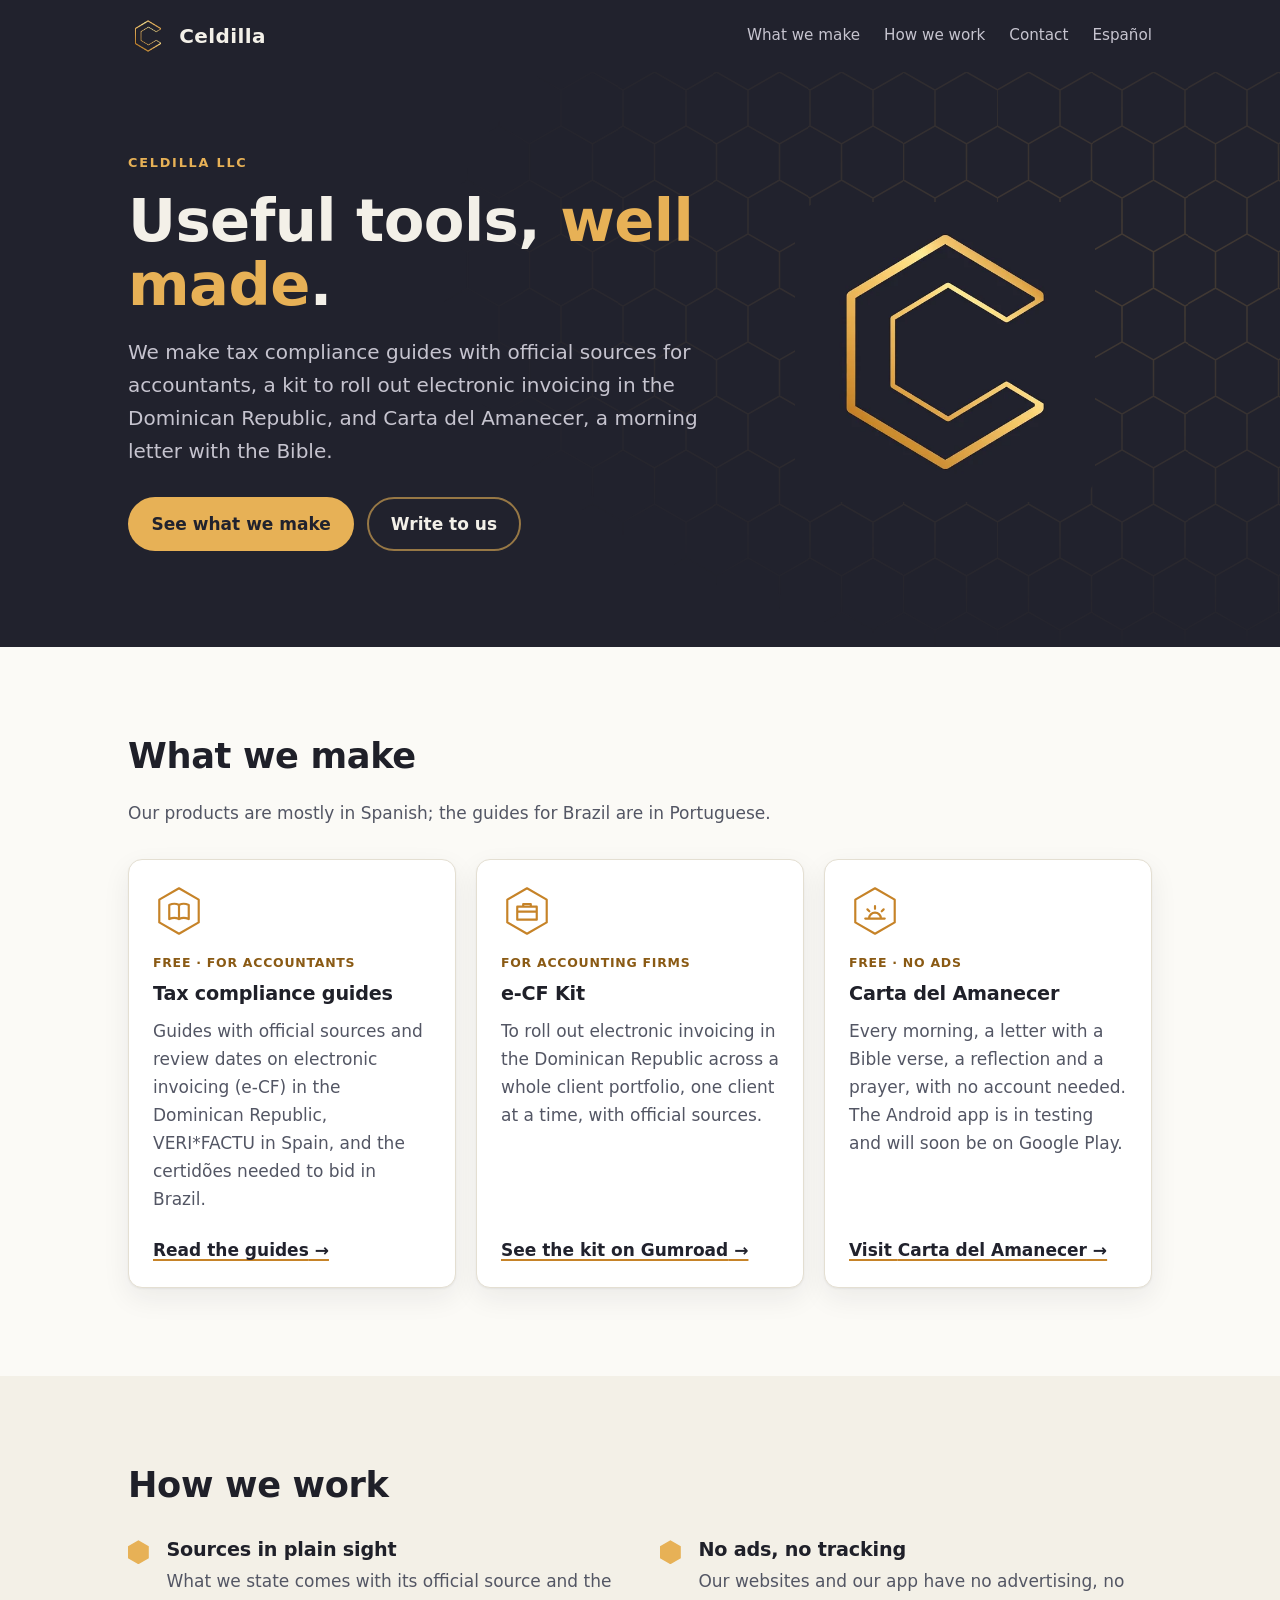
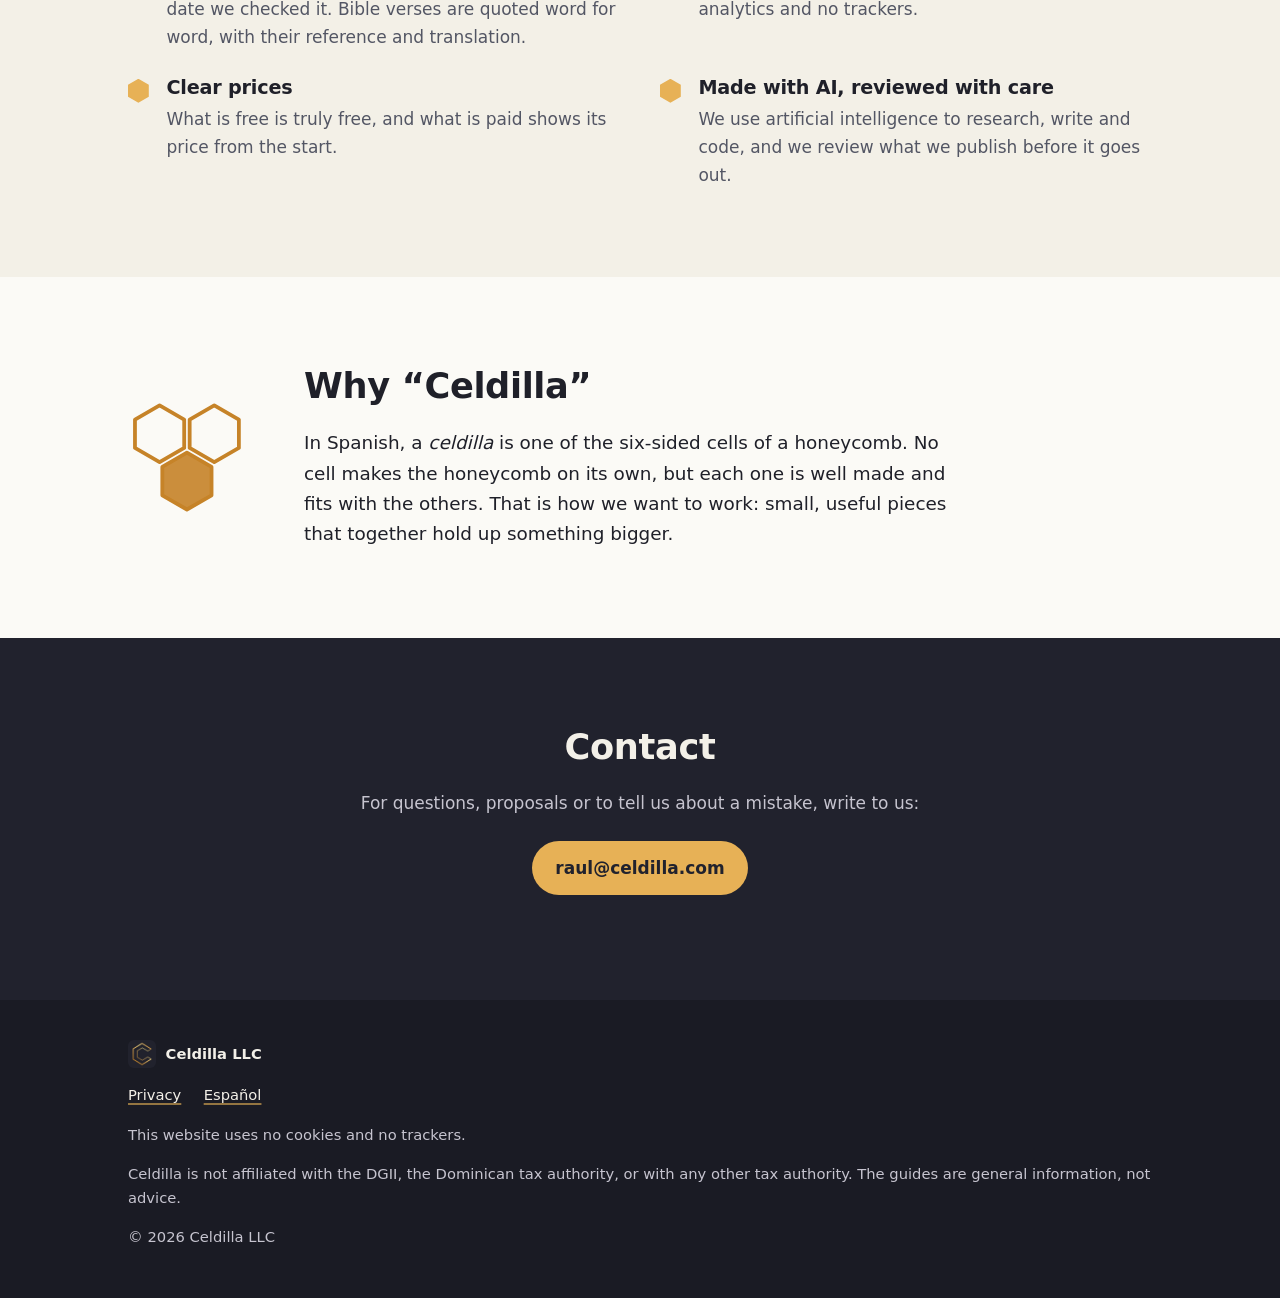
==== en/index.html @ afd008a3 "Pagina oficial de Celdilla en celdilla.com: inicio es/en, privacidad, 404 (O-092, D-213) Co-Authored" ====
<!doctype html>
<html lang="en">
<head>
  <meta charset="utf-8">
  <meta name="viewport" content="width=device-width, initial-scale=1">
  <meta http-equiv="Content-Security-Policy" content="default-src 'self'; script-src 'none'; style-src 'self'; img-src 'self'; font-src 'self'; object-src 'none'; base-uri 'self'; form-action 'none'; upgrade-insecure-requests">
  <meta name="referrer" content="strict-origin-when-cross-origin">
  <meta name="color-scheme" content="light dark">
  <meta name="theme-color" content="#21222d">
  <title>Celdilla LLC · Useful tools, well made</title>
  <meta name="description" content="Celdilla makes tax guides with official sources for accountants, the e-CF kit for Dominican accounting firms, and Carta del Amanecer.">
  <link rel="canonical" href="https://celdilla.com/en/">
  <link rel="alternate" hreflang="es" href="https://celdilla.com/">
  <link rel="alternate" hreflang="en" href="https://celdilla.com/en/">
  <link rel="alternate" hreflang="x-default" href="https://celdilla.com/">
  <link rel="icon" href="/favicon.ico" sizes="any">
  <link rel="apple-touch-icon" href="/img/icono-180.png">
  <link rel="stylesheet" href="/estilos.css">
  <meta property="og:type" content="website">
  <meta property="og:site_name" content="Celdilla">
  <meta property="og:locale" content="en_US">
  <meta property="og:locale:alternate" content="es_LA">
  <meta property="og:url" content="https://celdilla.com/en/">
  <meta property="og:title" content="Celdilla · Useful tools, well made">
  <meta property="og:description" content="Tax guides with official sources for accountants, the e-CF kit for Dominican accounting firms, and Carta del Amanecer.">
  <meta property="og:image" content="https://celdilla.com/img/compartir-en.png">
  <meta property="og:image:width" content="1200">
  <meta property="og:image:height" content="630">
  <meta property="og:image:alt" content="The Celdilla logo, a six-sided golden C, with the tagline “Useful tools, well made”.">
  <meta name="twitter:card" content="summary_large_image">
  <script type="application/ld+json">
  {
    "@context": "https://schema.org",
    "@graph": [
      {
        "@type": "Organization",
        "@id": "https://celdilla.com/#organizacion",
        "name": "Celdilla LLC",
        "alternateName": "Celdilla",
        "url": "https://celdilla.com/",
        "logo": "https://celdilla.com/img/logo-512.png",
        "email": "raul@celdilla.com"
      },
      {
        "@type": "WebPage",
        "@id": "https://celdilla.com/en/#pagina",
        "url": "https://celdilla.com/en/",
        "name": "Celdilla LLC · Useful tools, well made",
        "inLanguage": "en",
        "isPartOf": { "@id": "https://celdilla.com/#web" },
        "about": { "@id": "https://celdilla.com/#organizacion" }
      }
    ]
  }
  </script>
</head>
<body>
  <a class="saltar" href="#contenido">Skip to content</a>

  <header class="cabecera">
    <div class="ancho cabecera__fila">
      <a class="marca" href="/en/"><img src="/img/logo-256.webp" alt="" width="40" height="40"><span>Celdilla</span></a>
      <nav aria-label="Main">
        <ul>
          <li class="solo-ancho"><a href="#productos">What we make</a></li>
          <li class="solo-ancho"><a href="#principios">How we work</a></li>
          <li class="solo-ancho"><a href="#contacto">Contact</a></li>
          <li><a href="/" hreflang="es" lang="es">Español</a></li>
        </ul>
      </nav>
    </div>
  </header>

  <main id="contenido">
    <section class="portada" aria-labelledby="titulo">
      <div class="ancho portada__fila">
        <div>
          <p class="antetitulo">Celdilla LLC</p>
          <h1 id="titulo">Useful tools, <em>well made</em>.</h1>
          <p class="entrada">We make tax compliance guides with official sources for accountants, a kit to roll out electronic invoicing in the Dominican Republic, and Carta del Amanecer, a morning letter with the Bible.</p>
          <p class="acciones">
            <a class="boton boton--oro" href="#productos">See what we make</a>
            <a class="boton boton--linea" href="mailto:raul@celdilla.com">Write to us</a>
          </p>
        </div>
        <img class="portada__logo" src="/img/logo-512.webp" alt="" width="300" height="300">
      </div>
    </section>

    <section id="productos" class="seccion" aria-labelledby="productos-titulo">
      <div class="ancho">
        <h2 id="productos-titulo">What we make</h2>
        <p class="intro">Our products are mostly in Spanish; the guides for Brazil are in Portuguese.</p>
        <ul class="tarjetas">
          <li class="tarjeta">
            <svg class="tarjeta__icono" viewBox="0 0 48 48" aria-hidden="true" focusable="false" fill="none" stroke="currentColor" stroke-width="2" stroke-linecap="round" stroke-linejoin="round"><path d="M24 3 42.2 13.5v21L24 45 5.8 34.5v-21Z"/><path d="M15 18.5c3.2-1.6 6.2-1.6 9 0v13c-2.8-1.6-5.8-1.6-9 0Zm18 0c-3.2-1.6-6.2-1.6-9 0v13c2.8-1.6 5.8-1.6 9 0Z"/></svg>
            <p class="etiqueta">Free · For accountants</p>
            <h3>Tax compliance guides</h3>
            <p>Guides with official sources and review dates on electronic invoicing (e-CF) in the Dominican Republic, VERI*FACTU in Spain, and the <span lang="pt-BR">certidões</span> needed to bid in Brazil.</p>
            <a class="tarjeta__enlace" href="https://guias.celdilla.com/">Read the guides<span aria-hidden="true"> →</span></a>
          </li>
          <li class="tarjeta">
            <svg class="tarjeta__icono" viewBox="0 0 48 48" aria-hidden="true" focusable="false" fill="none" stroke="currentColor" stroke-width="2" stroke-linecap="round" stroke-linejoin="round"><path d="M24 3 42.2 13.5v21L24 45 5.8 34.5v-21Z"/><path d="M15 20h18v12H15Zm0 4.5h18m-12.5-4.5v-2.5h7V20"/></svg>
            <p class="etiqueta">For accounting firms</p>
            <h3>e-CF Kit</h3>
            <p>To roll out electronic invoicing in the Dominican Republic across a whole client portfolio, one client at a time, with official sources.</p>
            <a class="tarjeta__enlace" href="https://ramirezral.gumroad.com/l/kit-ecf-rd">See the kit on Gumroad<span aria-hidden="true"> →</span></a>
          </li>
          <li class="tarjeta">
            <svg class="tarjeta__icono" viewBox="0 0 48 48" aria-hidden="true" focusable="false" fill="none" stroke="currentColor" stroke-width="2" stroke-linecap="round" stroke-linejoin="round"><path d="M24 3 42.2 13.5v21L24 45 5.8 34.5v-21Z"/><path d="M15 31h18m-14.5 0a5.5 5.5 0 0 1 11 0M24 19.5V22m-7 .5 1.8 1.8m13.2-1.8-1.8 1.8"/></svg>
            <p class="etiqueta">Free · No ads</p>
            <h3 lang="es">Carta del Amanecer</h3>
            <p>Every morning, a letter with a Bible verse, a reflection and a prayer, with no account needed. The Android app is in testing and will soon be on Google Play.</p>
            <a class="tarjeta__enlace" href="https://carta.celdilla.com/">Visit <span lang="es">Carta del Amanecer</span><span aria-hidden="true"> →</span></a>
          </li>
        </ul>
      </div>
    </section>

    <section id="principios" class="seccion seccion--suave" aria-labelledby="principios-titulo">
      <div class="ancho">
        <h2 id="principios-titulo">How we work</h2>
        <ul class="principios">
          <li>
            <h3>Sources in plain sight</h3>
            <p>What we state comes with its official source and the date we checked it. Bible verses are quoted word for word, with their reference and translation.</p>
          </li>
          <li>
            <h3>No ads, no tracking</h3>
            <p>Our websites and our app have no advertising, no analytics and no trackers.</p>
          </li>
          <li>
            <h3>Clear prices</h3>
            <p>What is free is truly free, and what is paid shows its price from the start.</p>
          </li>
          <li>
            <h3>Made with AI, reviewed with care</h3>
            <p>We use artificial intelligence to research, write and code, and we review what we publish before it goes out.</p>
          </li>
        </ul>
      </div>
    </section>

    <section id="nombre" class="seccion" aria-labelledby="nombre-titulo">
      <div class="ancho nombre">
        <svg viewBox="10 3 76 74" aria-hidden="true" focusable="false" fill="none" stroke="currentColor" stroke-width="2.4" stroke-linejoin="round"><path d="M30 7 45.59 16v18L30 43 14.41 34V16Z"/><path d="M64.64 7 80.23 16v18L64.64 43 49.05 34V16Z"/><path d="M47.32 37 62.91 46v18L47.32 73 31.73 64V46Z" fill="currentColor" fill-opacity=".9"/></svg>
        <div>
          <h2 id="nombre-titulo">Why “Celdilla”</h2>
          <p>In Spanish, a <i lang="es">celdilla</i> is one of the six-sided cells of a honeycomb. No cell makes the honeycomb on its own, but each one is well made and fits with the others. That is how we want to work: small, useful pieces that together hold up something bigger.</p>
        </div>
      </div>
    </section>

    <section id="contacto" class="seccion seccion--noche" aria-labelledby="contacto-titulo">
      <div class="ancho contacto">
        <h2 id="contacto-titulo">Contact</h2>
        <p>For questions, proposals or to tell us about a mistake, write to us:</p>
        <p><a class="boton boton--oro" href="mailto:raul@celdilla.com">raul@celdilla.com</a></p>
      </div>
    </section>
  </main>

  <footer class="pie">
    <div class="ancho">
      <p class="pie__marca"><img src="/img/logo-256.webp" alt="" width="28" height="28">Celdilla LLC</p>
      <ul>
        <li><a href="/en/privacy.html">Privacy</a></li>
        <li><a href="/" hreflang="es" lang="es">Español</a></li>
      </ul>
      <p>This website uses no cookies and no trackers.</p>
      <p>Celdilla is not affiliated with the DGII, the Dominican tax authority, or with any other tax authority. The guides are general information, not advice.</p>
      <p>© 2026 Celdilla LLC</p>
    </div>
  </footer>
</body>
</html>
---- estilos.css ----
/* celdilla.com. Colores del logotipo A: fondo #21222d y oro de #c68328 a #ffe893.
   Sin fuentes ni scripts externos: letra del sistema y nada que cargar de otros sitios. */
:root {
  --noche: #21222d;
  --noche-2: #1a1b24;
  --oro: #e7b156;
  --oro-claro: #ffe893;
  --oro-oscuro: #c68328;
  --sobre-noche: #f3f0e8;
  --sobre-noche-suave: #c6c4cf;
  --tinta: #1f2029;
  --suave: #535664;
  --papel: #fbfaf6;
  --papel-2: #f3f0e7;
  --tarjeta: #ffffff;
  --borde: #e4dfd2;
  --acento: #8a5a14;
  --enlace: #21222d;
  --subrayado: #c68328;
  --icono: #c68328;
  --sombra: 0 1px 2px rgb(33 34 45 / 6%), 0 10px 28px rgb(33 34 45 / 7%);
}
@media (prefers-color-scheme: dark) {
  :root {
    --tinta: #ecebe6;
    --suave: #b0b2bd;
    --papel: #15161d;
    --papel-2: #1b1c25;
    --tarjeta: #21222d;
    --borde: #353748;
    --acento: #e7b156;
    --enlace: #ffe2a0;
    --subrayado: #e7b156;
    --icono: #e7b156;
    --sombra: none;
  }
}

*, *::before, *::after { box-sizing: border-box; }
html { -webkit-text-size-adjust: 100%; text-size-adjust: 100%; }
@media (prefers-reduced-motion: no-preference) { html { scroll-behavior: smooth; } }
body {
  margin: 0;
  font: 400 1.0625rem/1.65 ui-sans-serif, system-ui, -apple-system, "Segoe UI", Roboto, "Helvetica Neue", Arial, sans-serif;
  color: var(--tinta);
  background: var(--papel);
}
a {
  color: var(--enlace);
  text-decoration-color: var(--subrayado);
  text-decoration-thickness: 2px;
  text-underline-offset: 3px;
}
a:hover { text-decoration-color: currentColor; }
:focus-visible { outline: 3px solid var(--oro); outline-offset: 3px; border-radius: 4px; }
h1, h2, h3 { line-height: 1.2; letter-spacing: -0.01em; margin: 0 0 0.6em; }
h2 { font-size: clamp(1.6rem, 1.2rem + 1.6vw, 2.2rem); }
h3 { font-size: 1.2rem; }
p { margin: 0 0 1em; }

.ancho { width: 100%; max-width: 68rem; margin: 0 auto; padding: 0 1rem; }
@media (min-width: 48rem) { .ancho { padding: 0 2rem; } }

.saltar {
  position: absolute; left: 1rem; top: -4rem; z-index: 10;
  background: var(--oro); color: var(--noche);
  padding: 0.6rem 1rem; border-radius: 8px; font-weight: 600;
}
.saltar:focus { top: 1rem; }

/* Cabecera */
.cabecera { background: var(--noche); color: var(--sobre-noche); }
.cabecera__fila { display: flex; align-items: center; justify-content: space-between; gap: 1rem; min-height: 4.5rem; }
.marca {
  display: inline-flex; align-items: center; gap: 0.7rem;
  color: var(--sobre-noche); text-decoration: none;
  font-weight: 700; font-size: 1.25rem; letter-spacing: 0.02em;
}
.marca img { width: 40px; height: 40px; border-radius: 9px; }
.cabecera ul { display: flex; gap: 1.5rem; list-style: none; margin: 0; padding: 0; }
.cabecera nav a {
  display: inline-block; padding: 0.6rem 0;
  color: var(--sobre-noche-suave); text-decoration: none; font-size: 0.95rem;
}
.cabecera nav a:hover { color: var(--oro-claro); }
@media (max-width: 47.99rem) { .solo-ancho { display: none; } }

/* Portada */
.portada {
  position: relative; isolation: isolate; overflow: hidden;
  background: var(--noche); color: var(--sobre-noche);
  padding: 3.5rem 0 4.5rem;
}
.portada::before {
  content: ""; position: absolute; inset: 0; z-index: -1;
  background: url("/img/panal.svg") 0 0 / 62.35px 108px repeat;
  -webkit-mask-image: radial-gradient(ellipse 75% 95% at 88% 35%, #000 0%, transparent 72%);
  mask-image: radial-gradient(ellipse 75% 95% at 88% 35%, #000 0%, transparent 72%);
}
.portada__fila { display: grid; gap: 2rem; align-items: center; }
@media (min-width: 52rem) {
  .portada { padding: 5rem 0 6rem; }
  .portada__fila { grid-template-columns: 1.4fr 1fr; }
}
.antetitulo {
  color: var(--oro); font-weight: 600; font-size: 0.8rem;
  letter-spacing: 0.14em; text-transform: uppercase; margin-bottom: 1rem;
}
.portada h1 { font-size: clamp(2.2rem, 1.4rem + 3.6vw, 3.7rem); line-height: 1.08; margin-bottom: 1.2rem; }
.portada h1 em { font-style: normal; color: var(--oro); }
.entrada { font-size: clamp(1.08rem, 1rem + 0.35vw, 1.25rem); color: var(--sobre-noche-suave); max-width: 38rem; }
.acciones { display: flex; flex-wrap: wrap; gap: 0.8rem; margin: 1.8rem 0 0; }
.portada__logo { justify-self: center; width: min(300px, 70vw); height: auto; border-radius: 28px; }
@media (max-width: 51.99rem) { .portada__logo { display: none; } }

/* Botones */
.boton {
  display: inline-flex; align-items: center; justify-content: center;
  min-height: 48px; padding: 0.7rem 1.35rem; border-radius: 999px;
  border: 2px solid transparent; font-weight: 650; text-decoration: none;
}
.boton--oro { background: var(--oro); color: var(--noche); }
.boton--oro:hover { background: var(--oro-claro); }
.boton--linea { border-color: rgb(231 177 86 / 60%); color: var(--sobre-noche); }
.boton--linea:hover { border-color: var(--oro); color: var(--oro-claro); }

/* Secciones */
.seccion { padding: 4rem 0; }
@media (min-width: 48rem) { .seccion { padding: 5.5rem 0; } }
.seccion--suave { background: var(--papel-2); }
.seccion--noche { background: var(--noche); color: var(--sobre-noche); }
.intro { color: var(--suave); max-width: 42rem; }

/* Lo que hacemos */
.tarjetas { list-style: none; margin: 2rem 0 0; padding: 0; display: grid; gap: 1.25rem; }
@media (min-width: 52rem) { .tarjetas { grid-template-columns: repeat(3, 1fr); } }
.tarjeta {
  display: flex; flex-direction: column;
  background: var(--tarjeta); border: 1px solid var(--borde); border-radius: 14px;
  padding: 1.6rem 1.5rem 1.4rem; box-shadow: var(--sombra);
}
.tarjeta__icono { width: 52px; height: 52px; color: var(--icono); margin-bottom: 1rem; }
.etiqueta {
  color: var(--acento); font-size: 0.78rem; font-weight: 650;
  letter-spacing: 0.06em; text-transform: uppercase; margin-bottom: 0.5rem;
}
.tarjeta p:not(.etiqueta) { color: var(--suave); }
.tarjeta__enlace { margin-top: auto; padding-top: 0.4rem; font-weight: 650; }

/* Cómo trabajamos */
.principios { list-style: none; margin: 2rem 0 0; padding: 0; display: grid; gap: 1.6rem 2.5rem; }
@media (min-width: 48rem) { .principios { grid-template-columns: repeat(2, 1fr); } }
.principios li { position: relative; padding-left: 2.4rem; }
.principios li::before {
  content: ""; position: absolute; left: 0; top: 0.15rem;
  width: 1.3rem; height: 1.5rem; background: var(--oro);
  clip-path: polygon(50% 0, 100% 25%, 100% 75%, 50% 100%, 0 75%, 0 25%);
}
.principios h3 { margin-bottom: 0.35rem; }
.principios p { color: var(--suave); margin: 0; }

/* Por qué «Celdilla» */
.nombre { display: grid; gap: 1.5rem; align-items: center; }
@media (min-width: 48rem) { .nombre { grid-template-columns: 8rem 1fr; gap: 3rem; } }
.nombre svg { width: 7.5rem; height: auto; color: var(--icono); }
.nombre p { font-size: 1.15rem; max-width: 42rem; margin: 0; }

/* Contacto */
.contacto { text-align: center; }
.contacto p { color: var(--sobre-noche-suave); }
.contacto .boton { margin-top: 0.4rem; }

/* Pie */
.pie { background: var(--noche-2); color: var(--sobre-noche-suave); font-size: 0.92rem; padding: 2.5rem 0 3rem; }
.pie a { color: var(--sobre-noche); text-decoration-color: rgb(231 177 86 / 60%); }
.pie__marca { display: flex; align-items: center; gap: 0.6rem; color: var(--sobre-noche); font-weight: 700; }
.pie__marca img { width: 28px; height: 28px; border-radius: 6px; }
.pie ul { display: flex; flex-wrap: wrap; gap: 0.4rem 1.4rem; list-style: none; margin: 0 0 1rem; padding: 0; }
.pie p:last-child { margin-bottom: 0; }

/* Páginas de texto */
.texto { padding: 3rem 0 4rem; }
.texto .ancho { max-width: 46rem; }
.texto h1 { font-size: clamp(1.8rem, 1.4rem + 1.6vw, 2.4rem); }
.texto h2 { font-size: 1.3rem; margin-top: 2.2rem; }
.suave { color: var(--suave); }

@media print {
  .cabecera nav, .acciones, .saltar, .portada::before { display: none; }
  .portada, .seccion--noche, .cabecera, .pie { background: none; color: #000; }
}
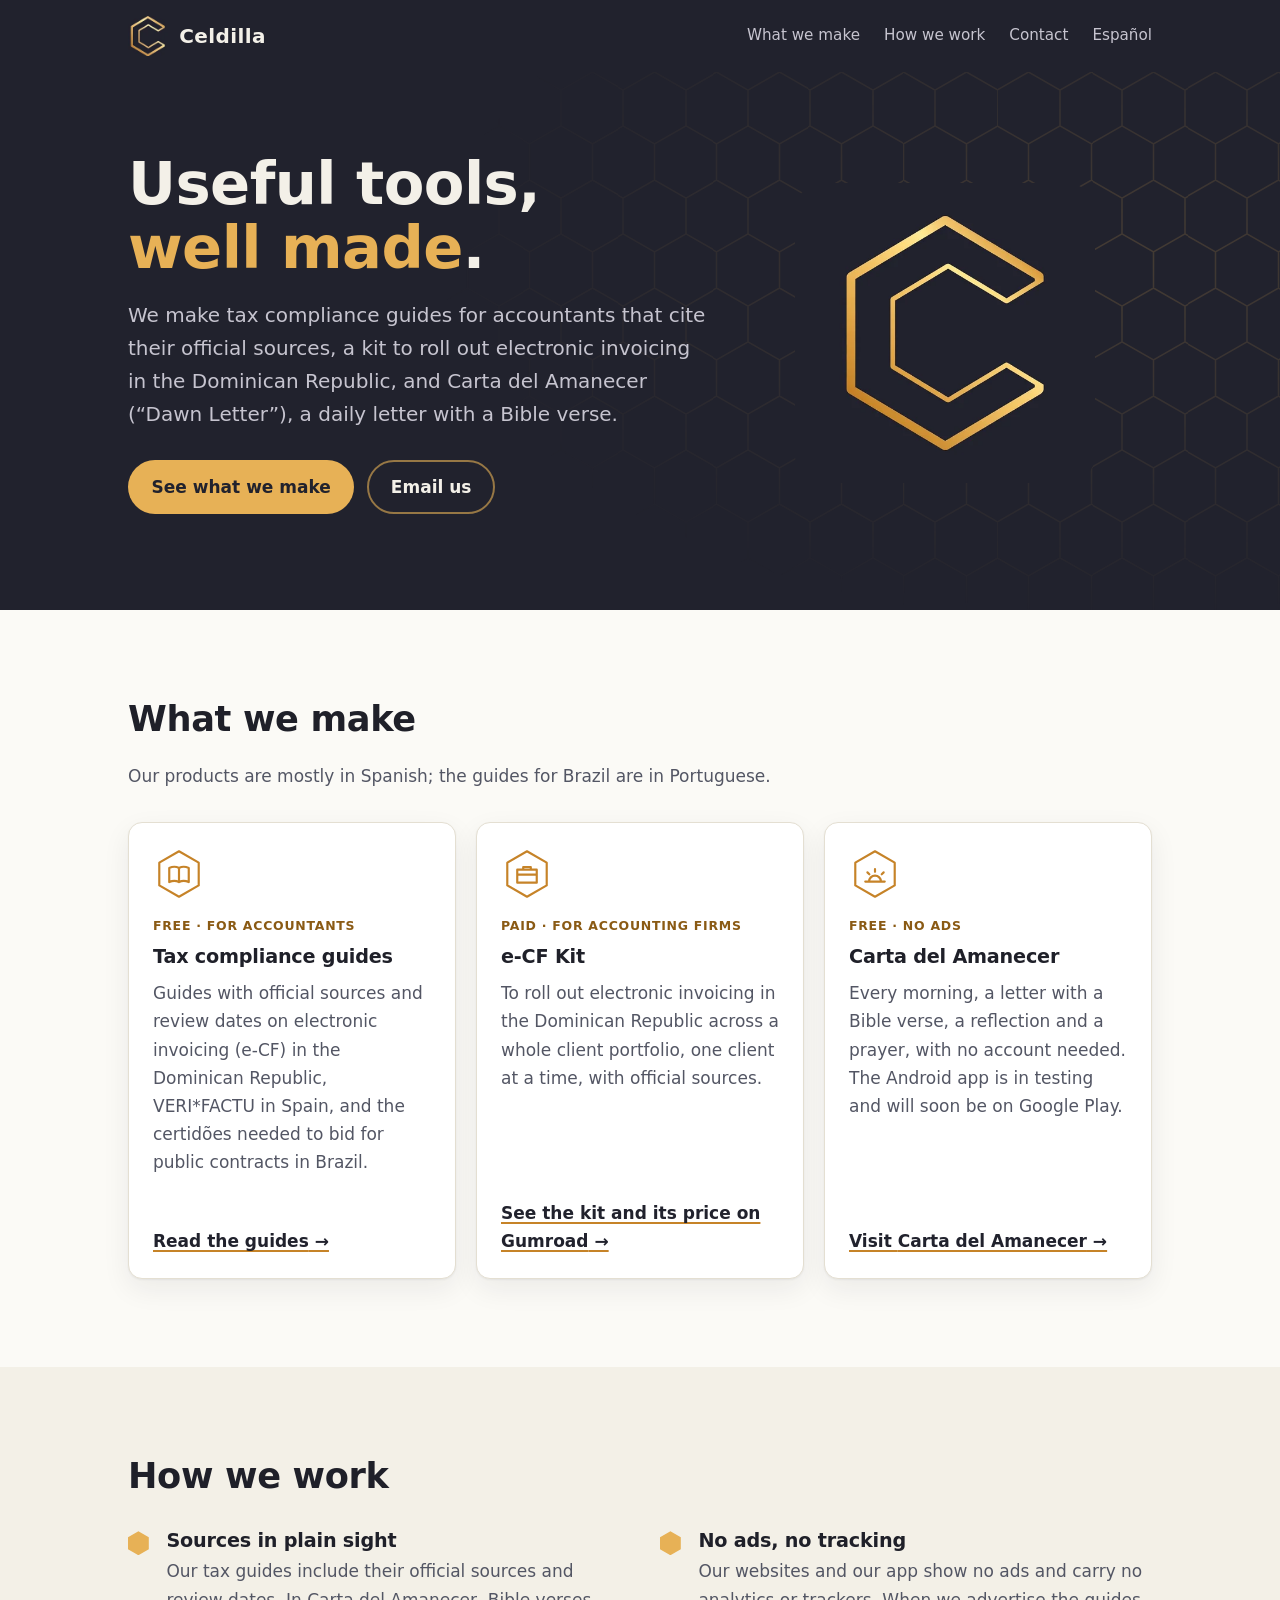
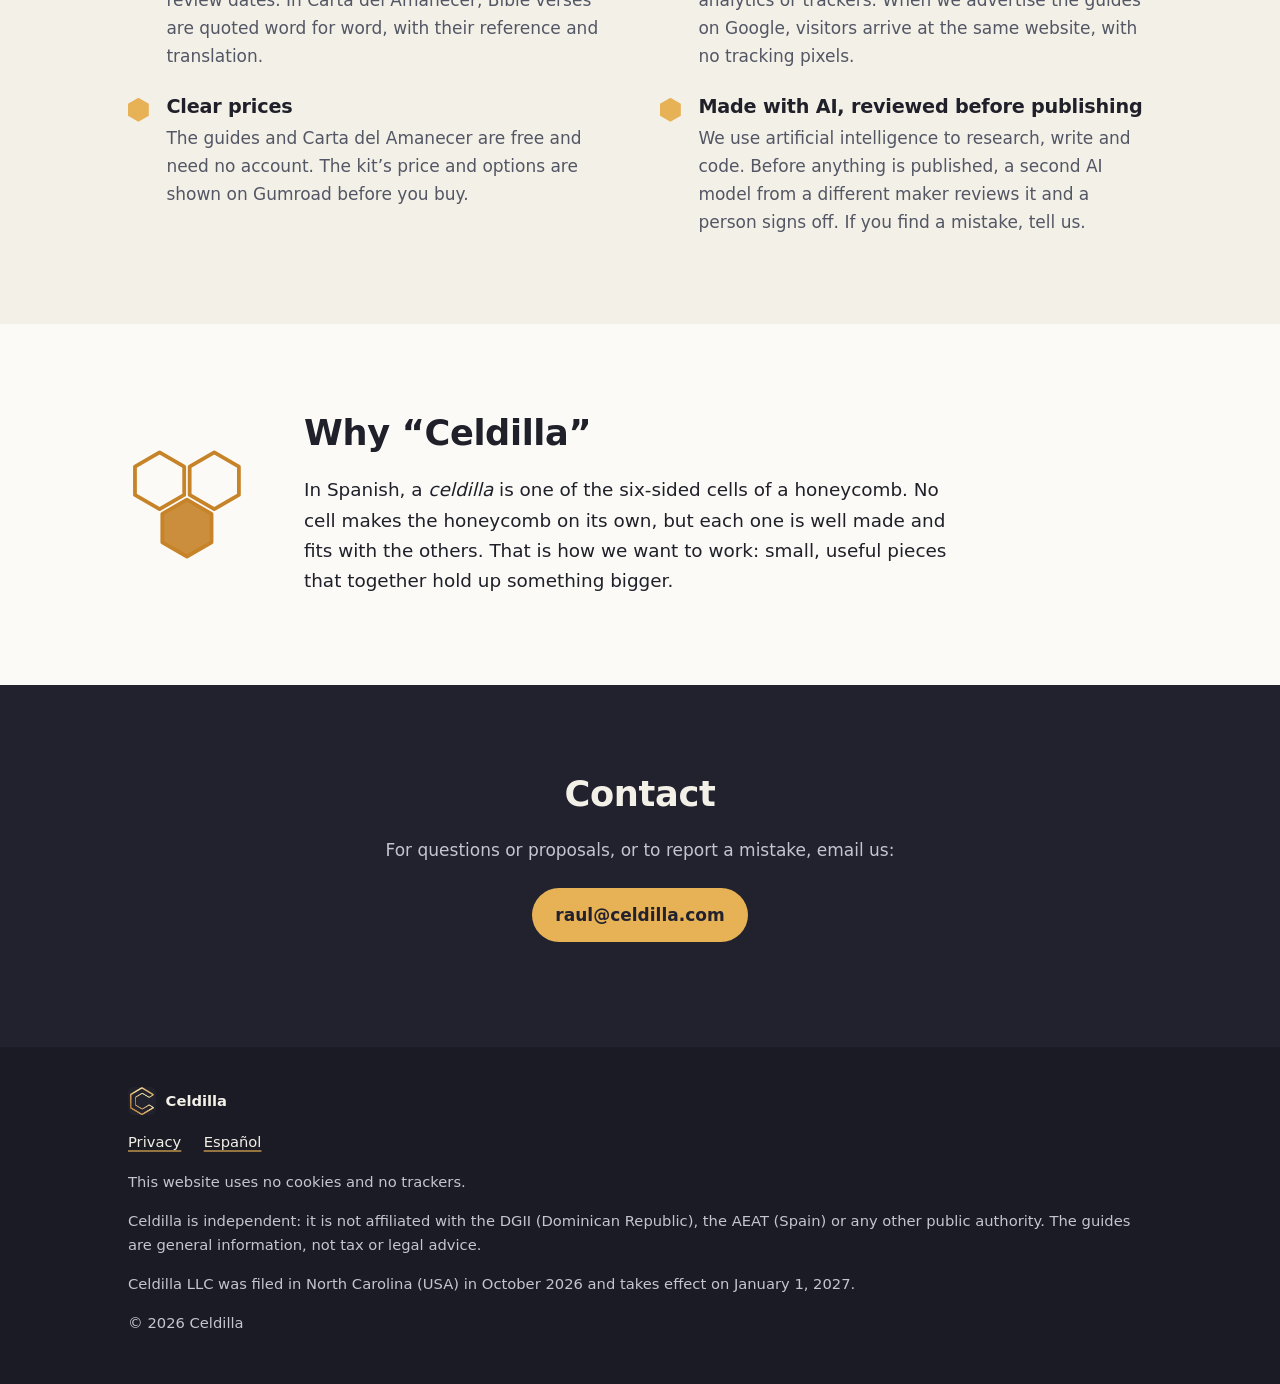
==== commit e093597a: "Correcciones de Fable 13 y GPT web-r1: marca Celdilla hasta enero, foco accesible, privacidad comple" ====
--- a/en/index.html
+++ b/en/index.html
@@ -7,7 +7,7 @@
   <meta name="referrer" content="strict-origin-when-cross-origin">
   <meta name="color-scheme" content="light dark">
   <meta name="theme-color" content="#21222d">
-  <title>Celdilla LLC · Useful tools, well made</title>
+  <title>Celdilla · Useful tools, well made</title>
   <meta name="description" content="Celdilla makes tax guides with official sources for accountants, the e-CF kit for Dominican accounting firms, and Carta del Amanecer.">
   <link rel="canonical" href="https://celdilla.com/en/">
   <link rel="alternate" hreflang="es" href="https://celdilla.com/">
@@ -35,17 +35,24 @@
       {
         "@type": "Organization",
         "@id": "https://celdilla.com/#organizacion",
-        "name": "Celdilla LLC",
-        "alternateName": "Celdilla",
+        "name": "Celdilla",
         "url": "https://celdilla.com/",
         "logo": "https://celdilla.com/img/logo-512.png",
         "email": "raul@celdilla.com"
       },
       {
+        "@type": "WebSite",
+        "@id": "https://celdilla.com/#web",
+        "url": "https://celdilla.com/",
+        "name": "Celdilla",
+        "inLanguage": ["es", "en"],
+        "publisher": { "@id": "https://celdilla.com/#organizacion" }
+      },
+      {
         "@type": "WebPage",
         "@id": "https://celdilla.com/en/#pagina",
         "url": "https://celdilla.com/en/",
-        "name": "Celdilla LLC · Useful tools, well made",
+        "name": "Celdilla · Useful tools, well made",
         "inLanguage": "en",
         "isPartOf": { "@id": "https://celdilla.com/#web" },
         "about": { "@id": "https://celdilla.com/#organizacion" }
@@ -59,7 +66,7 @@
 
   <header class="cabecera">
     <div class="ancho cabecera__fila">
-      <a class="marca" href="/en/"><img src="/img/logo-256.webp" alt="" width="40" height="40"><span>Celdilla</span></a>
+      <a class="marca" href="/en/"><img src="/img/logo-pequeno.webp" alt="" width="40" height="40"><span>Celdilla</span></a>
       <nav aria-label="Main">
         <ul>
           <li class="solo-ancho"><a href="#productos">What we make</a></li>
@@ -75,12 +82,11 @@
     <section class="portada" aria-labelledby="titulo">
       <div class="ancho portada__fila">
         <div>
-          <p class="antetitulo">Celdilla LLC</p>
           <h1 id="titulo">Useful tools, <em>well made</em>.</h1>
-          <p class="entrada">We make tax compliance guides with official sources for accountants, a kit to roll out electronic invoicing in the Dominican Republic, and Carta del Amanecer, a morning letter with the Bible.</p>
+          <p class="entrada">We make tax compliance guides for accountants that cite their official sources, a kit to roll out electronic invoicing in the Dominican Republic, and <span lang="es">Carta del Amanecer</span> (“Dawn Letter”), a daily letter with a Bible verse.</p>
           <p class="acciones">
             <a class="boton boton--oro" href="#productos">See what we make</a>
-            <a class="boton boton--linea" href="mailto:raul@celdilla.com">Write to us</a>
+            <a class="boton boton--linea" href="#contacto">Email us</a>
           </p>
         </div>
         <img class="portada__logo" src="/img/logo-512.webp" alt="" width="300" height="300">
@@ -96,15 +102,15 @@
             <svg class="tarjeta__icono" viewBox="0 0 48 48" aria-hidden="true" focusable="false" fill="none" stroke="currentColor" stroke-width="2" stroke-linecap="round" stroke-linejoin="round"><path d="M24 3 42.2 13.5v21L24 45 5.8 34.5v-21Z"/><path d="M15 18.5c3.2-1.6 6.2-1.6 9 0v13c-2.8-1.6-5.8-1.6-9 0Zm18 0c-3.2-1.6-6.2-1.6-9 0v13c2.8-1.6 5.8-1.6 9 0Z"/></svg>
             <p class="etiqueta">Free · For accountants</p>
             <h3>Tax compliance guides</h3>
-            <p>Guides with official sources and review dates on electronic invoicing (e-CF) in the Dominican Republic, VERI*FACTU in Spain, and the <span lang="pt-BR">certidões</span> needed to bid in Brazil.</p>
+            <p>Guides with official sources and review dates on electronic invoicing (e-CF) in the Dominican Republic, VERI*FACTU in Spain, and the <span lang="pt-BR">certidões</span> needed to bid for public contracts in Brazil.</p>
             <a class="tarjeta__enlace" href="https://guias.celdilla.com/">Read the guides<span aria-hidden="true"> →</span></a>
           </li>
           <li class="tarjeta">
             <svg class="tarjeta__icono" viewBox="0 0 48 48" aria-hidden="true" focusable="false" fill="none" stroke="currentColor" stroke-width="2" stroke-linecap="round" stroke-linejoin="round"><path d="M24 3 42.2 13.5v21L24 45 5.8 34.5v-21Z"/><path d="M15 20h18v12H15Zm0 4.5h18m-12.5-4.5v-2.5h7V20"/></svg>
-            <p class="etiqueta">For accounting firms</p>
+            <p class="etiqueta">Paid · For accounting firms</p>
             <h3>e-CF Kit</h3>
             <p>To roll out electronic invoicing in the Dominican Republic across a whole client portfolio, one client at a time, with official sources.</p>
-            <a class="tarjeta__enlace" href="https://ramirezral.gumroad.com/l/kit-ecf-rd">See the kit on Gumroad<span aria-hidden="true"> →</span></a>
+            <a class="tarjeta__enlace" href="https://ramirezral.gumroad.com/l/kit-ecf-rd">See the kit and its price on Gumroad<span aria-hidden="true"> →</span></a>
           </li>
           <li class="tarjeta">
             <svg class="tarjeta__icono" viewBox="0 0 48 48" aria-hidden="true" focusable="false" fill="none" stroke="currentColor" stroke-width="2" stroke-linecap="round" stroke-linejoin="round"><path d="M24 3 42.2 13.5v21L24 45 5.8 34.5v-21Z"/><path d="M15 31h18m-14.5 0a5.5 5.5 0 0 1 11 0M24 19.5V22m-7 .5 1.8 1.8m13.2-1.8-1.8 1.8"/></svg>
@@ -123,19 +129,19 @@
         <ul class="principios">
           <li>
             <h3>Sources in plain sight</h3>
-            <p>What we state comes with its official source and the date we checked it. Bible verses are quoted word for word, with their reference and translation.</p>
+            <p>Our tax guides include their official sources and review dates. In <span lang="es">Carta del Amanecer</span>, Bible verses are quoted word for word, with their reference and translation.</p>
           </li>
           <li>
             <h3>No ads, no tracking</h3>
-            <p>Our websites and our app have no advertising, no analytics and no trackers.</p>
+            <p>Our websites and our app show no ads and carry no analytics or trackers. When we advertise the guides on Google, visitors arrive at the same website, with no tracking pixels.</p>
           </li>
           <li>
             <h3>Clear prices</h3>
-            <p>What is free is truly free, and what is paid shows its price from the start.</p>
+            <p>The guides and <span lang="es">Carta del Amanecer</span> are free and need no account. The kit’s price and options are shown on Gumroad before you buy.</p>
           </li>
           <li>
-            <h3>Made with AI, reviewed with care</h3>
-            <p>We use artificial intelligence to research, write and code, and we review what we publish before it goes out.</p>
+            <h3>Made with AI, reviewed before publishing</h3>
+            <p>We use artificial intelligence to research, write and code. Before anything is published, a second AI model from a different maker reviews it and a person signs off. If you find a mistake, tell us.</p>
           </li>
         </ul>
       </div>
@@ -154,7 +160,7 @@
     <section id="contacto" class="seccion seccion--noche" aria-labelledby="contacto-titulo">
       <div class="ancho contacto">
         <h2 id="contacto-titulo">Contact</h2>
-        <p>For questions, proposals or to tell us about a mistake, write to us:</p>
+        <p>For questions or proposals, or to report a mistake, email us:</p>
         <p><a class="boton boton--oro" href="mailto:raul@celdilla.com">raul@celdilla.com</a></p>
       </div>
     </section>
@@ -162,14 +168,15 @@
 
   <footer class="pie">
     <div class="ancho">
-      <p class="pie__marca"><img src="/img/logo-256.webp" alt="" width="28" height="28">Celdilla LLC</p>
+      <p class="pie__marca"><img src="/img/logo-pequeno.webp" alt="" width="28" height="28">Celdilla</p>
       <ul>
         <li><a href="/en/privacy.html">Privacy</a></li>
         <li><a href="/" hreflang="es" lang="es">Español</a></li>
       </ul>
       <p>This website uses no cookies and no trackers.</p>
-      <p>Celdilla is not affiliated with the DGII, the Dominican tax authority, or with any other tax authority. The guides are general information, not advice.</p>
-      <p>© 2026 Celdilla LLC</p>
+      <p>Celdilla is independent: it is not affiliated with the DGII (Dominican Republic), the AEAT (Spain) or any other public authority. The guides are general information, not tax or legal advice.</p>
+      <p>Celdilla LLC was filed in North Carolina (USA) in October 2026 and takes effect on January 1, 2027.</p>
+      <p>© 2026 Celdilla</p>
     </div>
   </footer>
 </body>
--- a/estilos.css
+++ b/estilos.css
@@ -18,6 +18,7 @@
   --enlace: #21222d;
   --subrayado: #c68328;
   --icono: #c68328;
+  --foco: #8a5a14;
   --sombra: 0 1px 2px rgb(33 34 45 / 6%), 0 10px 28px rgb(33 34 45 / 7%);
 }
 @media (prefers-color-scheme: dark) {
@@ -32,9 +33,12 @@
     --enlace: #ffe2a0;
     --subrayado: #e7b156;
     --icono: #e7b156;
+    --foco: #e7b156;
     --sombra: none;
   }
 }
+/* Sobre las franjas oscuras el foco va en oro claro; sobre papel, en oro oscuro (contraste de al menos 3:1). */
+.cabecera, .portada, .seccion--noche, .pie, .saltar { --foco: #e7b156; }
 
 *, *::before, *::after { box-sizing: border-box; }
 html { -webkit-text-size-adjust: 100%; text-size-adjust: 100%; }
@@ -52,7 +56,7 @@
   text-underline-offset: 3px;
 }
 a:hover { text-decoration-color: currentColor; }
-:focus-visible { outline: 3px solid var(--oro); outline-offset: 3px; border-radius: 4px; }
+:focus-visible { outline: 3px solid var(--foco); outline-offset: 3px; border-radius: 4px; }
 h1, h2, h3 { line-height: 1.2; letter-spacing: -0.01em; margin: 0 0 0.6em; }
 h2 { font-size: clamp(1.6rem, 1.2rem + 1.6vw, 2.2rem); }
 h3 { font-size: 1.2rem; }
@@ -107,7 +111,7 @@
   letter-spacing: 0.14em; text-transform: uppercase; margin-bottom: 1rem;
 }
 .portada h1 { font-size: clamp(2.2rem, 1.4rem + 3.6vw, 3.7rem); line-height: 1.08; margin-bottom: 1.2rem; }
-.portada h1 em { font-style: normal; color: var(--oro); }
+.portada h1 em { font-style: normal; color: var(--oro); white-space: nowrap; }
 .entrada { font-size: clamp(1.08rem, 1rem + 0.35vw, 1.25rem); color: var(--sobre-noche-suave); max-width: 38rem; }
 .acciones { display: flex; flex-wrap: wrap; gap: 0.8rem; margin: 1.8rem 0 0; }
 .portada__logo { justify-self: center; width: min(300px, 70vw); height: auto; border-radius: 28px; }
@@ -138,6 +142,10 @@
   display: flex; flex-direction: column;
   background: var(--tarjeta); border: 1px solid var(--borde); border-radius: 14px;
   padding: 1.6rem 1.5rem 1.4rem; box-shadow: var(--sombra);
+}
+/* Con subgrid, icono, etiqueta, título, texto y enlace quedan a la misma altura en las tres tarjetas. */
+@supports (grid-template-rows: subgrid) {
+  .tarjeta { display: grid; grid-row: span 5; grid-template-rows: subgrid; row-gap: 0; align-content: start; }
 }
 .tarjeta__icono { width: 52px; height: 52px; color: var(--icono); margin-bottom: 1rem; }
 .etiqueta {
@@ -186,6 +194,10 @@
 .suave { color: var(--suave); }
 
 @media print {
+  :root {
+    --tinta: #000; --suave: #333; --papel: #fff; --papel-2: #fff; --tarjeta: #fff;
+    --sobre-noche: #000; --sobre-noche-suave: #333; --enlace: #000;
+  }
   .cabecera nav, .acciones, .saltar, .portada::before { display: none; }
   .portada, .seccion--noche, .cabecera, .pie { background: none; color: #000; }
 }
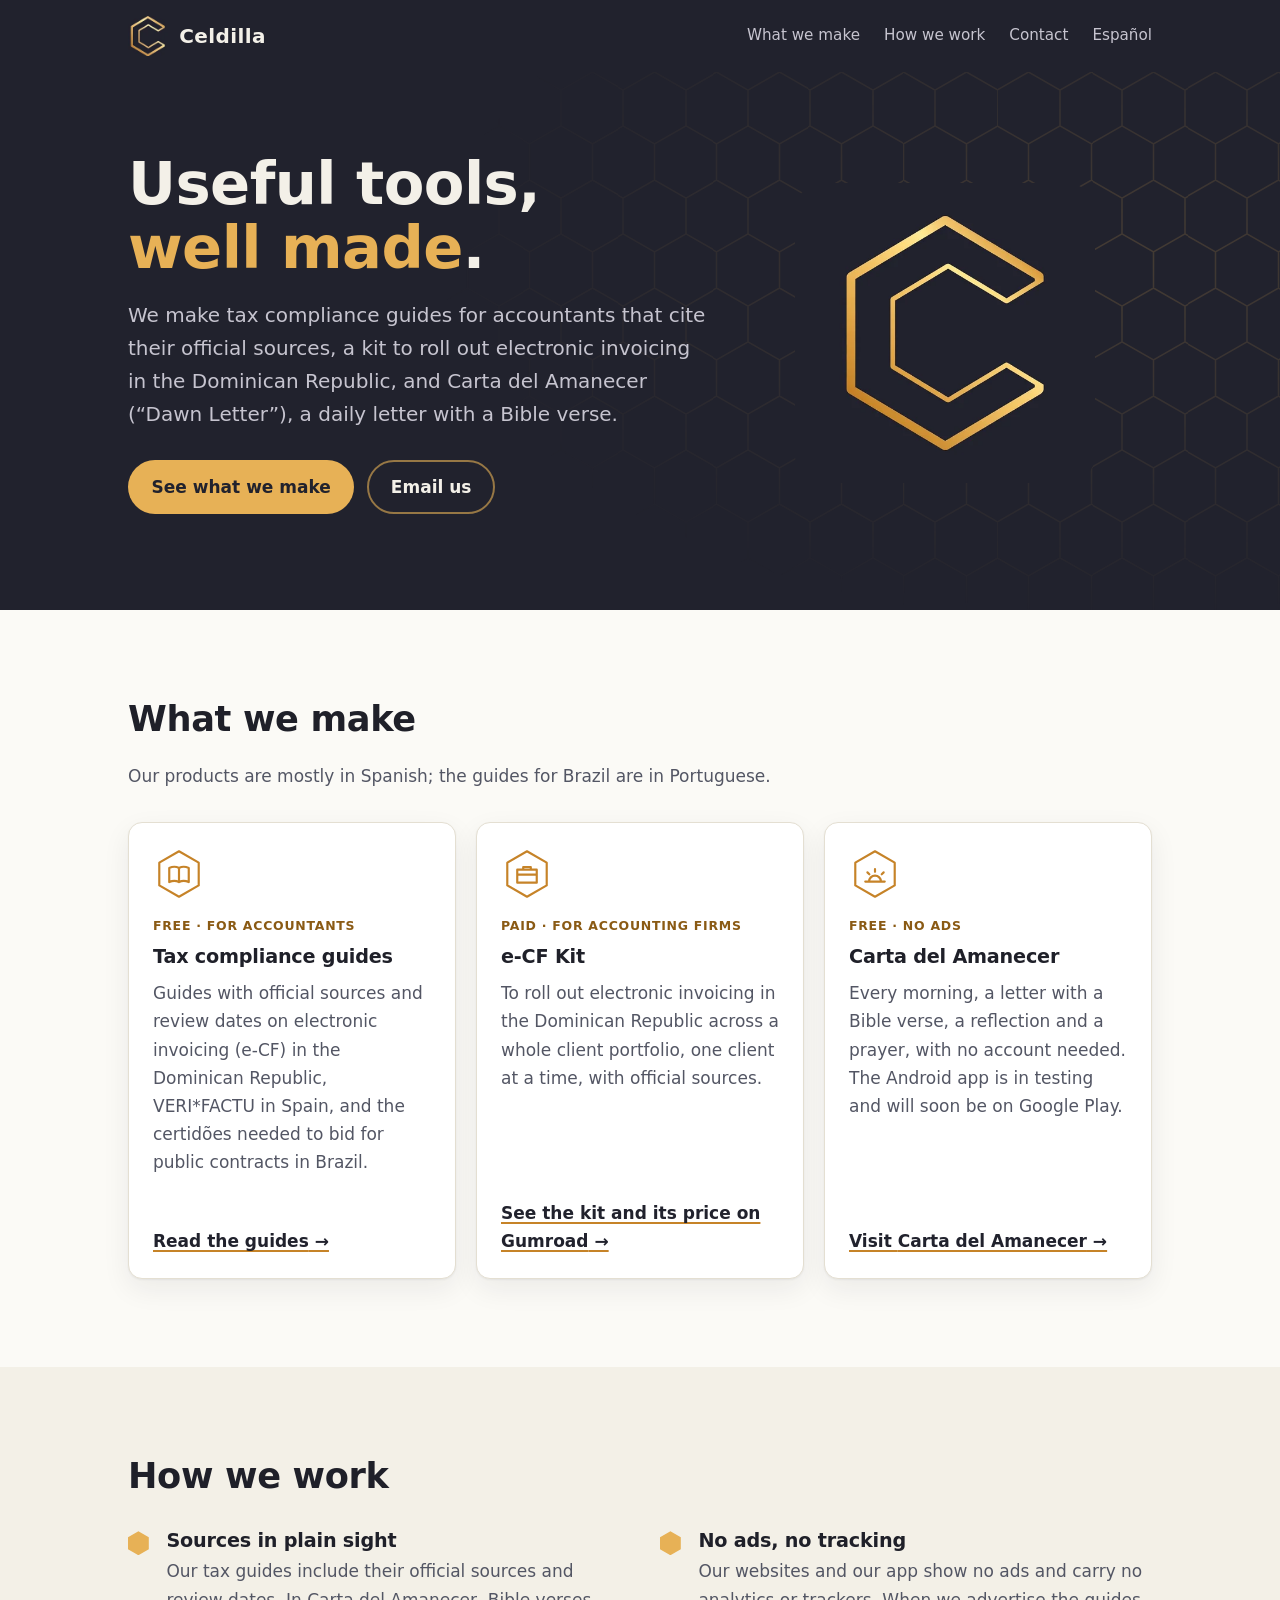
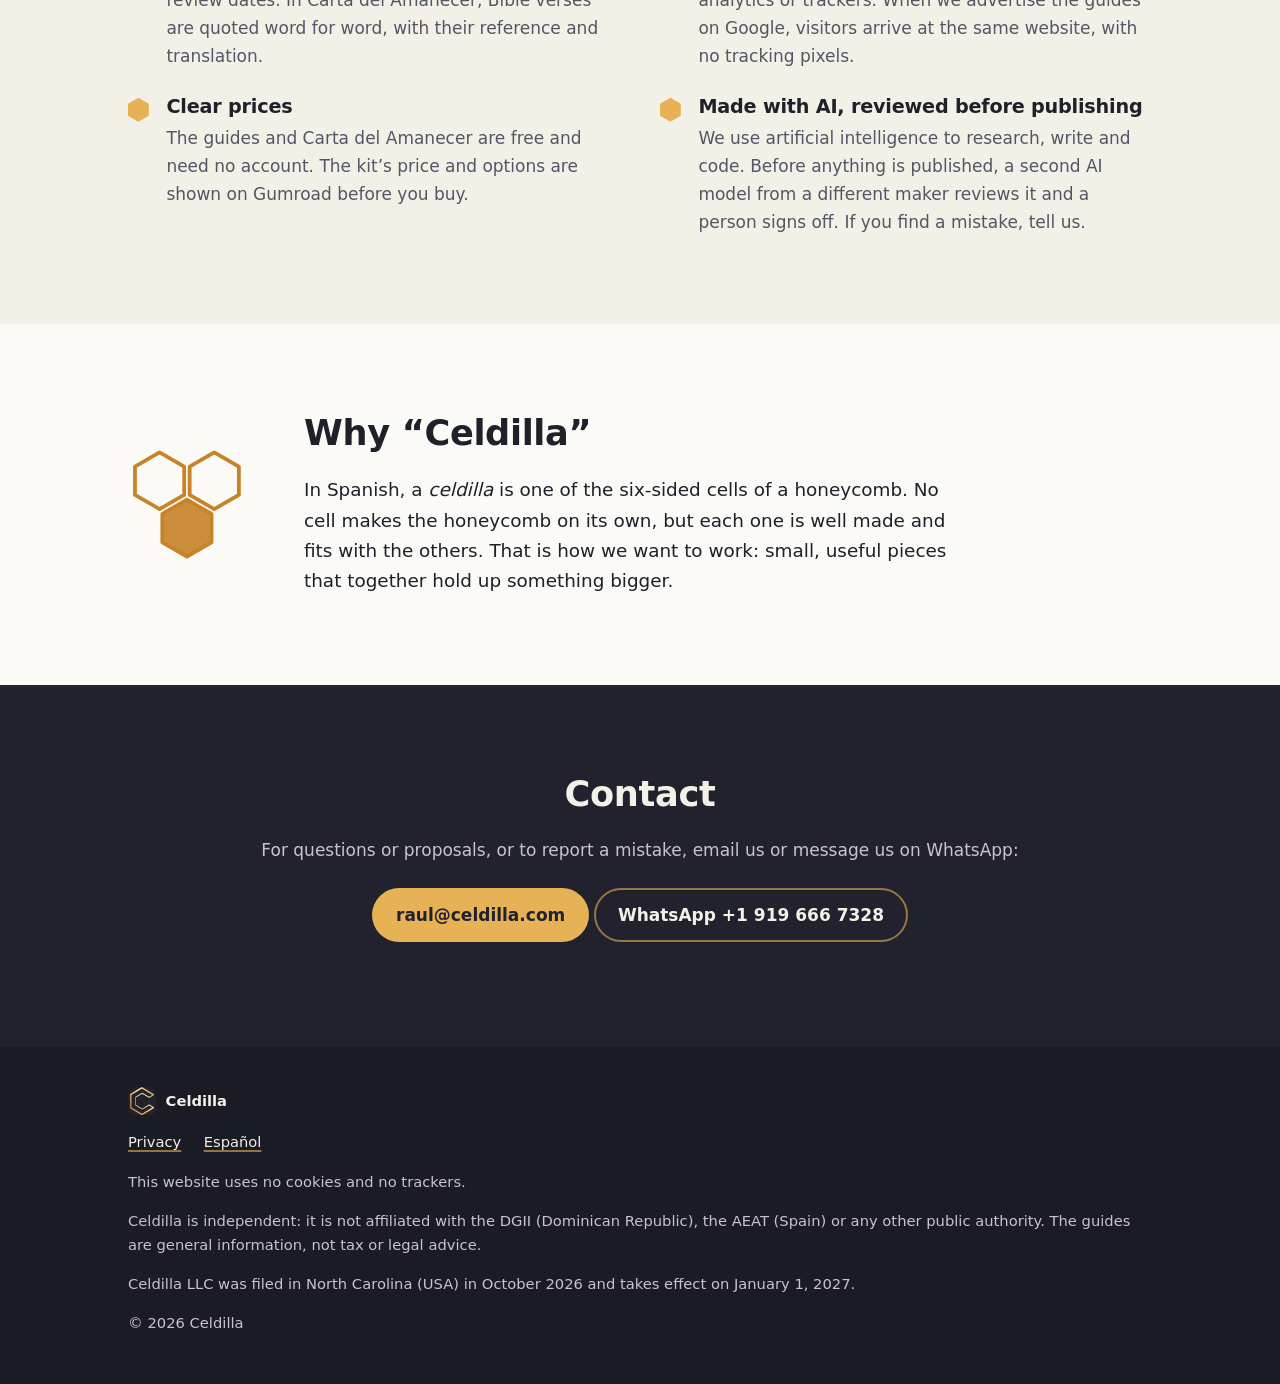
==== commit d579b504: "celdilla.com: WhatsApp de Celdilla en Contacto (ES y EN), teléfono en los datos estructurados y priv" ====
--- a/en/index.html
+++ b/en/index.html
@@ -38,7 +38,8 @@
         "name": "Celdilla",
         "url": "https://celdilla.com/",
         "logo": "https://celdilla.com/img/logo-512.png",
-        "email": "raul@celdilla.com"
+        "email": "raul@celdilla.com",
+        "telephone": "+1-919-666-7328"
       },
       {
         "@type": "WebSite",
@@ -103,21 +104,21 @@
             <p class="etiqueta">Free · For accountants</p>
             <h3>Tax compliance guides</h3>
             <p>Guides with official sources and review dates on electronic invoicing (e-CF) in the Dominican Republic, VERI*FACTU in Spain, and the <span lang="pt-BR">certidões</span> needed to bid for public contracts in Brazil.</p>
-            <a class="tarjeta__enlace" href="https://guias.celdilla.com/">Read the guides<span aria-hidden="true"> →</span></a>
+            <a class="tarjeta__enlace" href="https://guias.celdilla.com/">Read the guides<span aria-hidden="true">&nbsp;→</span></a>
           </li>
           <li class="tarjeta">
             <svg class="tarjeta__icono" viewBox="0 0 48 48" aria-hidden="true" focusable="false" fill="none" stroke="currentColor" stroke-width="2" stroke-linecap="round" stroke-linejoin="round"><path d="M24 3 42.2 13.5v21L24 45 5.8 34.5v-21Z"/><path d="M15 20h18v12H15Zm0 4.5h18m-12.5-4.5v-2.5h7V20"/></svg>
             <p class="etiqueta">Paid · For accounting firms</p>
             <h3>e-CF Kit</h3>
             <p>To roll out electronic invoicing in the Dominican Republic across a whole client portfolio, one client at a time, with official sources.</p>
-            <a class="tarjeta__enlace" href="https://ramirezral.gumroad.com/l/kit-ecf-rd">See the kit and its price on Gumroad<span aria-hidden="true"> →</span></a>
+            <a class="tarjeta__enlace" href="https://ramirezral.gumroad.com/l/kit-ecf-rd">See the kit and its price on Gumroad<span aria-hidden="true">&nbsp;→</span></a>
           </li>
           <li class="tarjeta">
             <svg class="tarjeta__icono" viewBox="0 0 48 48" aria-hidden="true" focusable="false" fill="none" stroke="currentColor" stroke-width="2" stroke-linecap="round" stroke-linejoin="round"><path d="M24 3 42.2 13.5v21L24 45 5.8 34.5v-21Z"/><path d="M15 31h18m-14.5 0a5.5 5.5 0 0 1 11 0M24 19.5V22m-7 .5 1.8 1.8m13.2-1.8-1.8 1.8"/></svg>
             <p class="etiqueta">Free · No ads</p>
             <h3 lang="es">Carta del Amanecer</h3>
             <p>Every morning, a letter with a Bible verse, a reflection and a prayer, with no account needed. The Android app is in testing and will soon be on Google Play.</p>
-            <a class="tarjeta__enlace" href="https://carta.celdilla.com/">Visit <span lang="es">Carta del Amanecer</span><span aria-hidden="true"> →</span></a>
+            <a class="tarjeta__enlace" href="https://carta.celdilla.com/">Visit <span lang="es">Carta del Amanecer</span><span aria-hidden="true">&nbsp;→</span></a>
           </li>
         </ul>
       </div>
@@ -160,8 +161,8 @@
     <section id="contacto" class="seccion seccion--noche" aria-labelledby="contacto-titulo">
       <div class="ancho contacto">
         <h2 id="contacto-titulo">Contact</h2>
-        <p>For questions or proposals, or to report a mistake, email us:</p>
-        <p><a class="boton boton--oro" href="mailto:raul@celdilla.com">raul@celdilla.com</a></p>
+        <p>For questions or proposals, or to report a mistake, email us or message us on WhatsApp:</p>
+        <p><a class="boton boton--oro" href="mailto:raul@celdilla.com">raul@celdilla.com</a> <a class="boton boton--linea" href="https://wa.me/19196667328" rel="noopener">WhatsApp +1 919 666 7328</a></p>
       </div>
     </section>
   </main>
@@ -170,7 +171,7 @@
     <div class="ancho">
       <p class="pie__marca"><img src="/img/logo-pequeno.webp" alt="" width="28" height="28">Celdilla</p>
       <ul>
-        <li><a href="/en/privacy.html">Privacy</a></li>
+        <li><a href="/en/privacy">Privacy</a></li>
         <li><a href="/" hreflang="es" lang="es">Español</a></li>
       </ul>
       <p>This website uses no cookies and no trackers.</p>
--- a/estilos.css
+++ b/estilos.css
@@ -197,7 +197,9 @@
   :root {
     --tinta: #000; --suave: #333; --papel: #fff; --papel-2: #fff; --tarjeta: #fff;
     --sobre-noche: #000; --sobre-noche-suave: #333; --enlace: #000;
+    --acento: #8a5a14; --icono: #8a5a14; --subrayado: #8a5a14;
   }
+  .portada h1 em { color: #000; }
   .cabecera nav, .acciones, .saltar, .portada::before { display: none; }
   .portada, .seccion--noche, .cabecera, .pie { background: none; color: #000; }
 }
